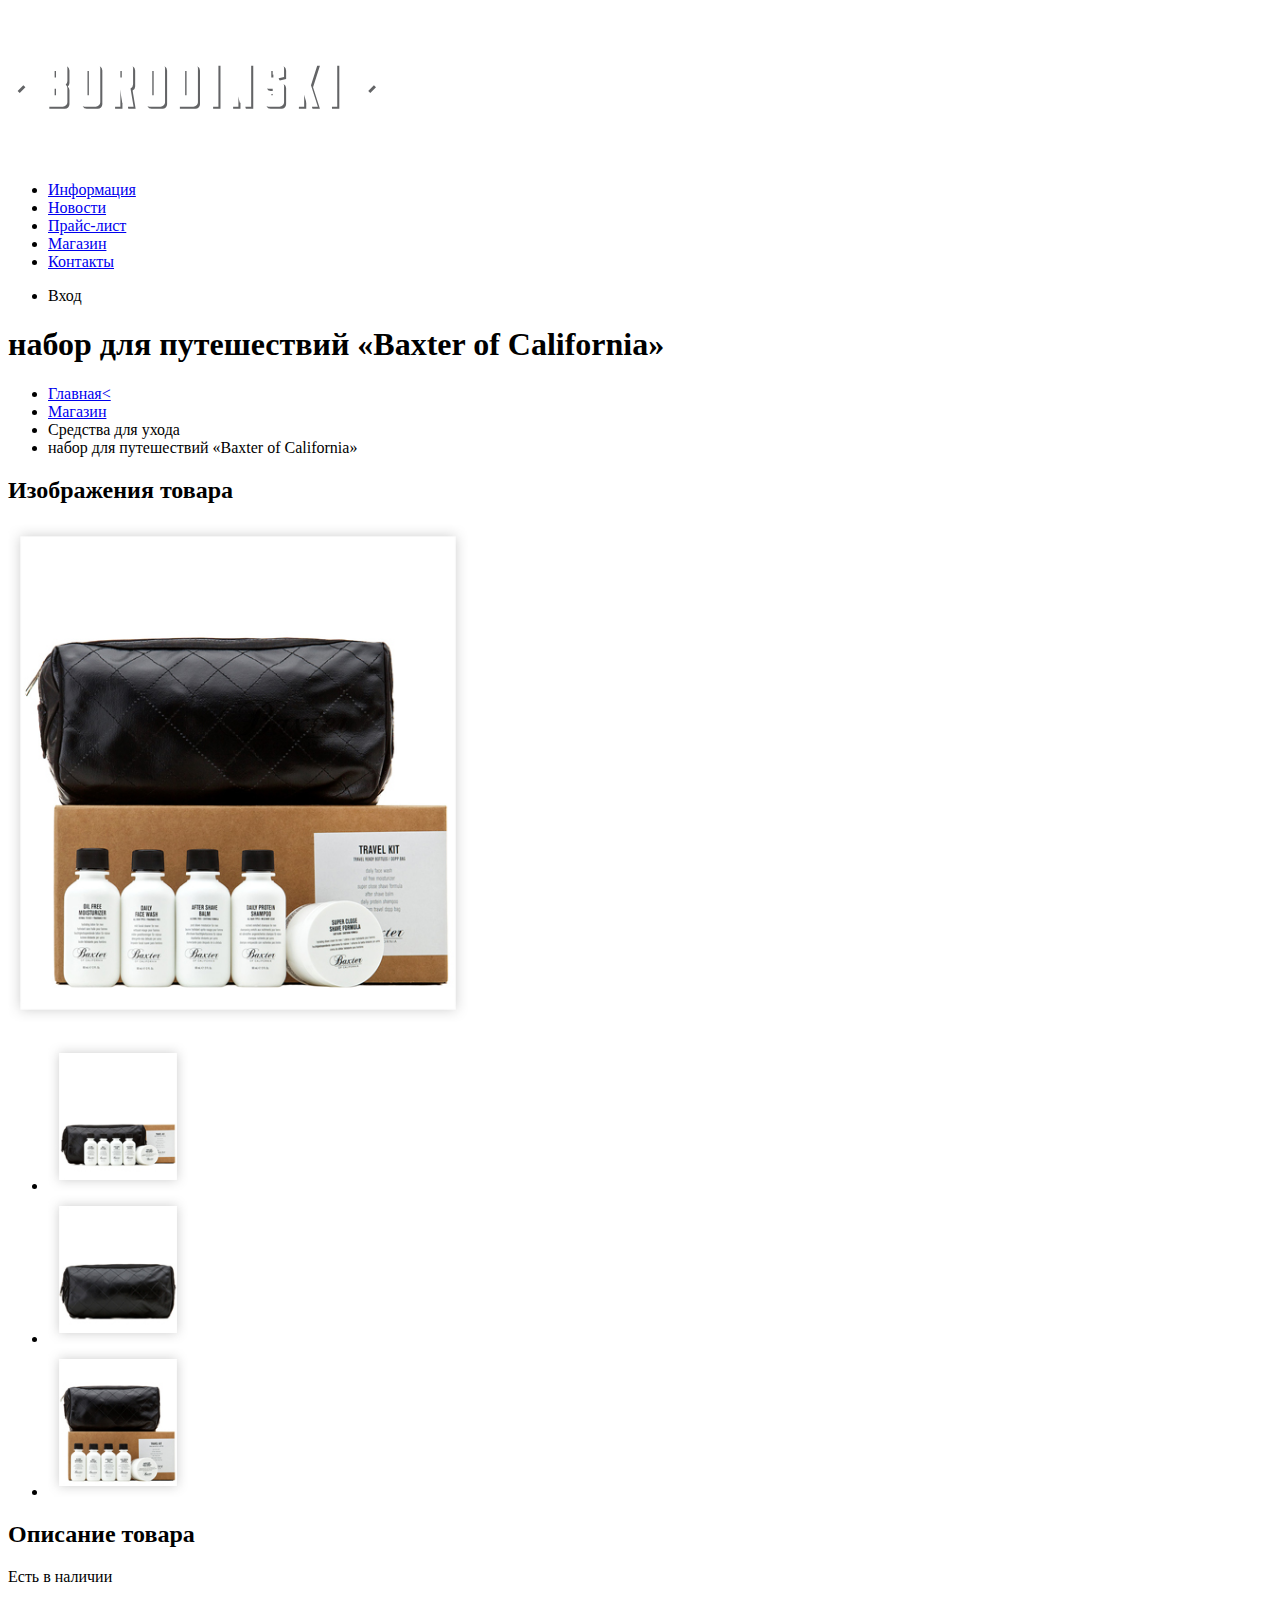
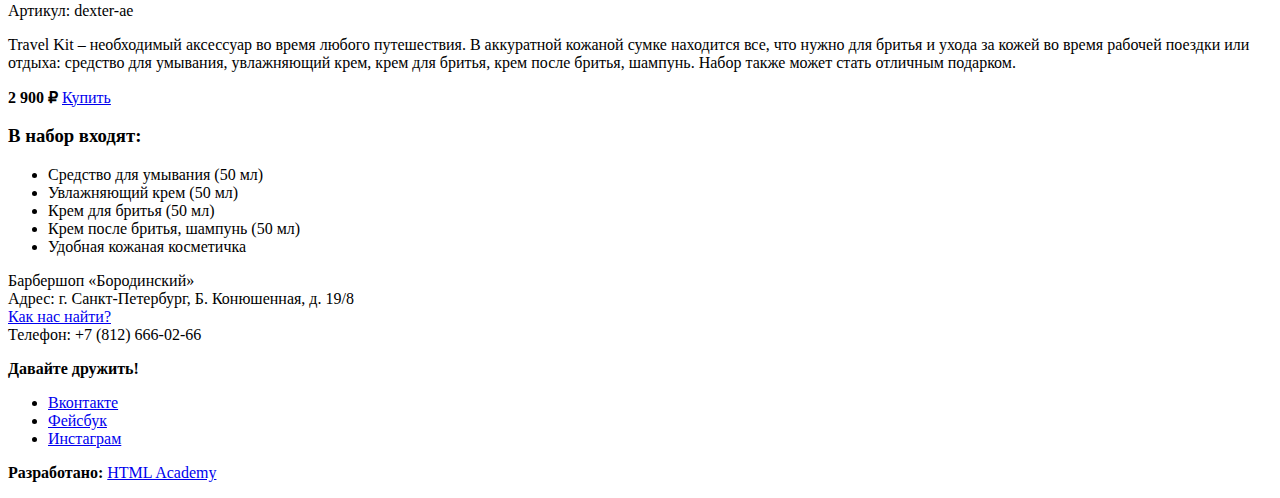
==== catalog-item.html @ bef1bc5d "подготовила изображения" ====
<!DOCTYPE html>
<html lang="ru">
<head>
	<meta charset="UTF-8">
	<title>Document</title>
</head>
<body>
	 <header class="main-header">
      <nav class="main-navigation">
        <a class="main-header-logo">
          <img src="img/index-logo.svg" width="368" height="153" alt="Логотип барбершопа «Бородинский»">
        </a>
        <ul class="site-navigation">
          <li><a href="info.html">Информация</a></li>
          <li><a href="news.html">Новости</a></li>
          <li><a href="price.html">Прайс-лист</a></li>
          <li><a href="catalog.html">Магазин</a></li>
          <li><a href="contacts.html">Контакты</a></li>
        </ul>
        <ul class="user-navigation">
          <li class="login-link">Вход</li>
        </ul>
      </nav>
    </header>
    <main>
    	<h1 class="page-title">набор для путешествий «Baxter of California»</h1>
    	<ul class="breadcrumbs">
    		<li><a href="index.html">Главная<</a></li>
    		<li><a href="catalog.html">Магазин</a></li>
    		<li><a href="catalog.html"></a>Средства для ухода</li>
    		<li><a class="breadcrumbs-current">набор для путешествий «Baxter of California»</a></li>
    	</ul>
    	<section class="product-photos">
    		 <h2 class="visually-hidden">Изображения товара</h2>
    		 <p class="product-photo-full">
          		<img src="img/product-big.jpg" width="460" height="498" alt="Фото всего набора">
        	</p>    	
        	<ul class="product-photo-preview">
	          <li><img src="img/product-small-1.jpg" width="140" height="149" alt="Фото в анфас"></li>
	          <li><img src="img/product-small-2.jpg" width="140" height="149" alt="Фото в профиль"></li>
	          <li><img src="img/product-small-3.jpg" width="140" height="149" alt="Фото отдельной части"></li>
        	</ul>
    	</section>
        <section class="product-info">
	        <h2 class="visually-hidden">Описание товара</h2>
	        <p class="product-availability">Есть в наличии</p>
	        <p class="product-article">Артикул: dexter-ae</p>
	        <p class="product-text">Travel Kit – необходимый аксессуар во время любого путешествия. В аккуратной кожаной сумке находится все, что нужно для бритья и ухода за кожей во время рабочей поездки или отдыха: средство для умывания, увлажняющий крем, крем для бритья, крем после бритья, шампунь. Набор также может стать отличным подарком.</p>
	        <p class="product-price">
	          <b>2 900 ₽</b>
	          <a class="button" href="#">Купить</a>
	        </p>
	        <h3>В набор входят:</h3>
	        <ul>
	          <li>Средство для умывания (50 мл)</li>
	          <li>Увлажняющий крем (50 мл)</li>
	          <li>Крем для бритья (50 мл)</li>
	          <li>Крем после бритья, шампунь (50 мл)</li>
	          <li>Удобная кожаная косметичка</li>
	        </ul>
      	</section>
    </main>
    <footer class="main-footer">
      <p class="footer-contacts">
        Барбершоп «Бородинский»<br>
        Адрес: г. Санкт-Петербург, Б. Конюшенная, д. 19/8<br>
        <a href="map.html">Как нас найти?</a><br>
        Телефон: +7 (812) 666-02-66
      </p>
      <div class="footer-social">
        <b>Давайте дружить!</b>
        <ul>
          <li><a class="social-button" href="#">Вконтакте</a></li>
          <li><a class="social-button" href="#">Фейсбук</a></li>
          <li><a class="social-button" href="#">Инстаграм</a></li>
        </ul>
      </div>
      <p class="footer-copyright">
        <b>Разработано:</b> 
        <a class="button" href="https://htmlacademy.ru">HTML Academy</a>
      </p>
    </footer>  
</body>
</html>
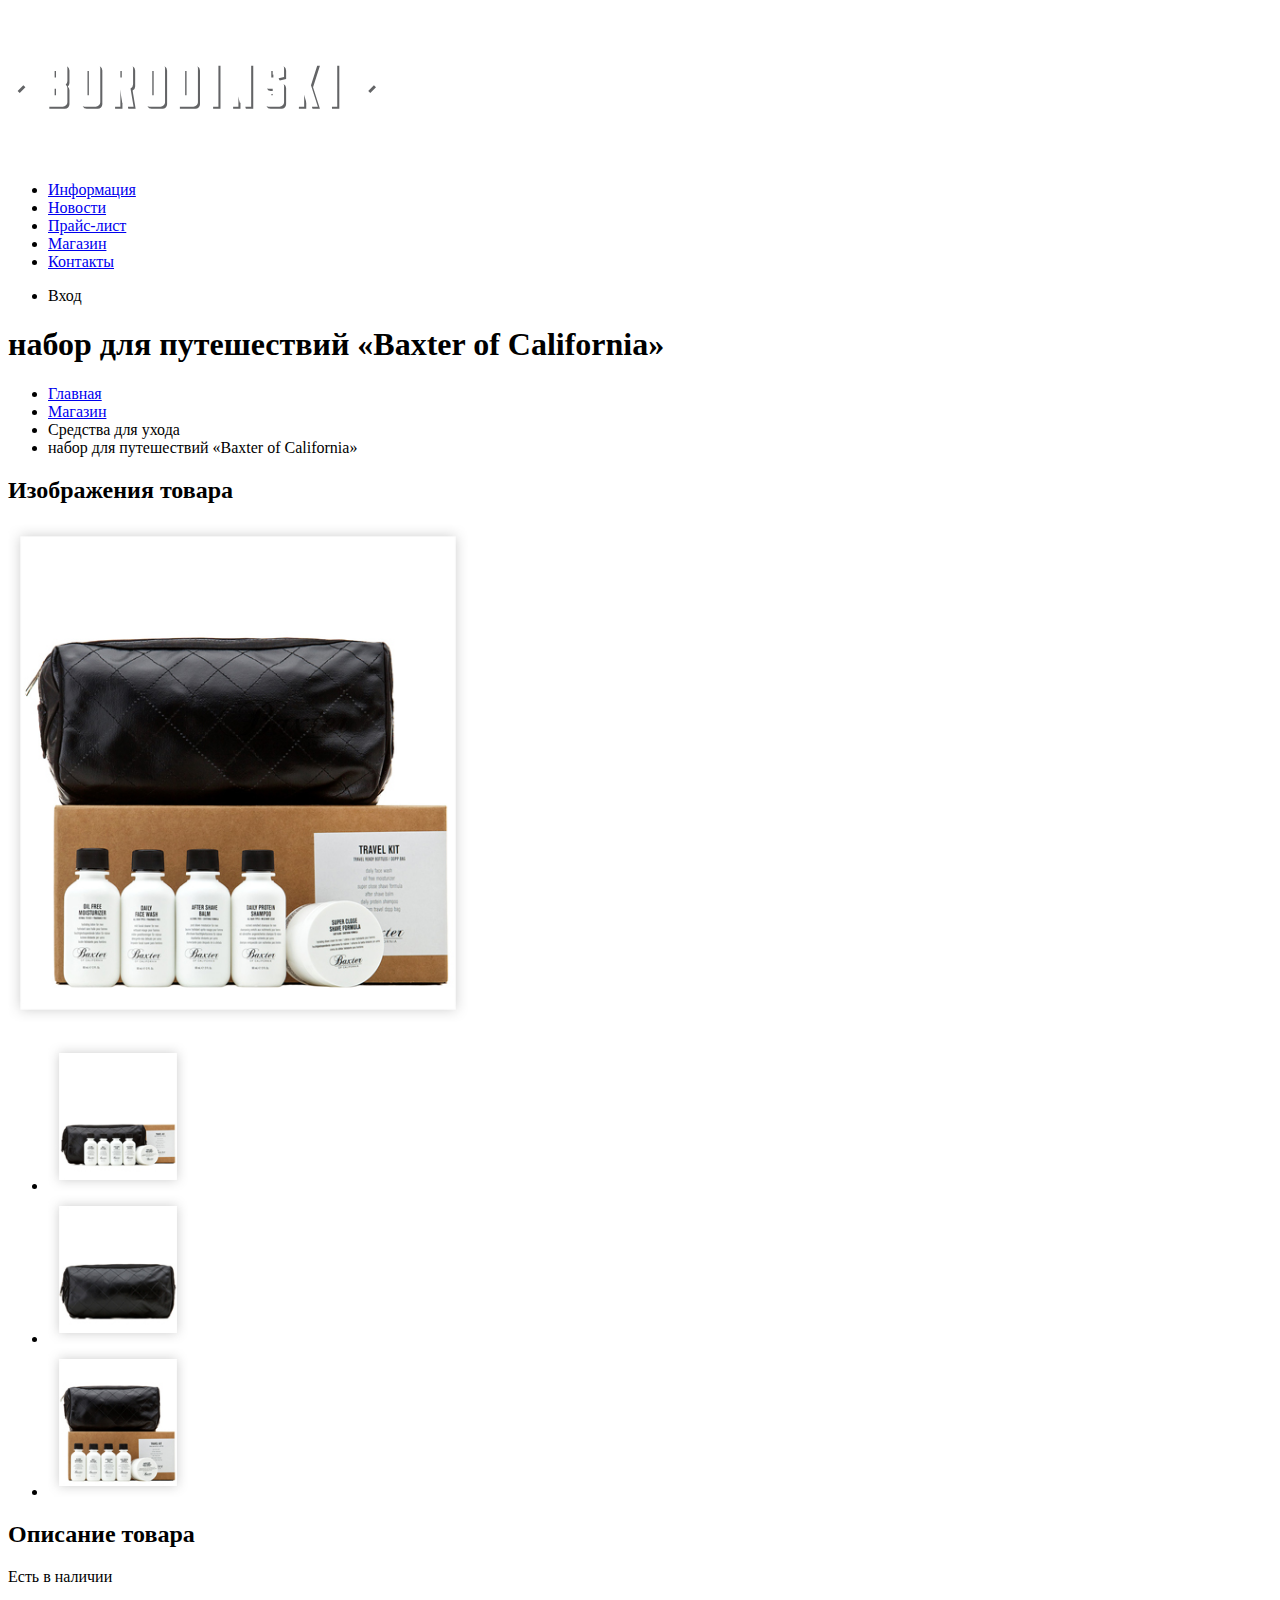
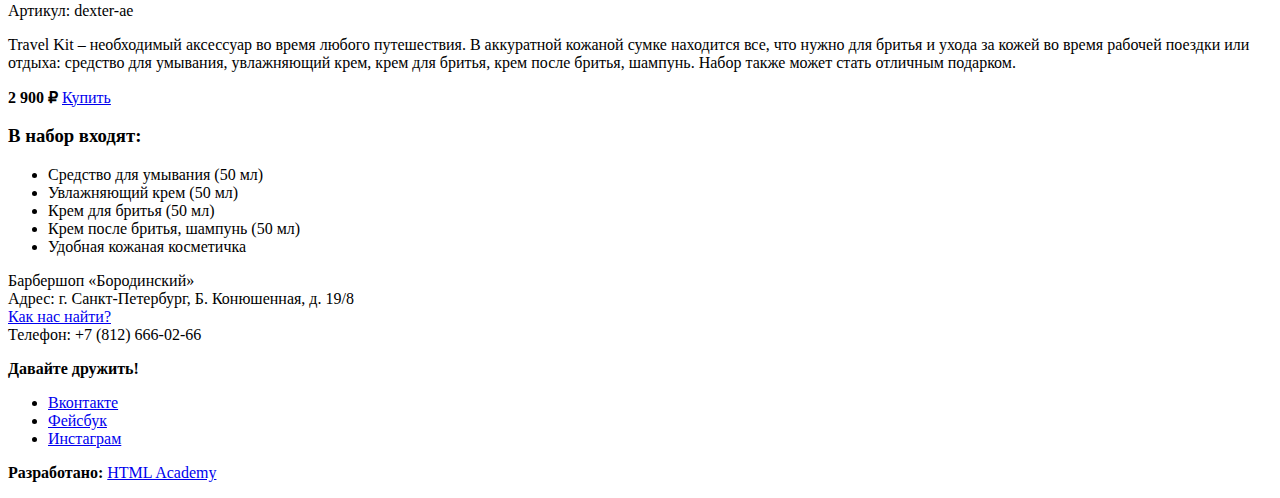
==== commit deb15310: "исправила сссылку в хлебных крошках" ====
--- a/catalog-item.html
+++ b/catalog-item.html
@@ -25,7 +25,7 @@
     <main>
     	<h1 class="page-title">набор для путешествий «Baxter of California»</h1>
     	<ul class="breadcrumbs">
-    		<li><a href="index.html">Главная<</a></li>
+    		<li><a href="index.html">Главная</a></li>
     		<li><a href="catalog.html">Магазин</a></li>
     		<li><a href="catalog.html"></a>Средства для ухода</li>
     		<li><a class="breadcrumbs-current">набор для путешествий «Baxter of California»</a></li>
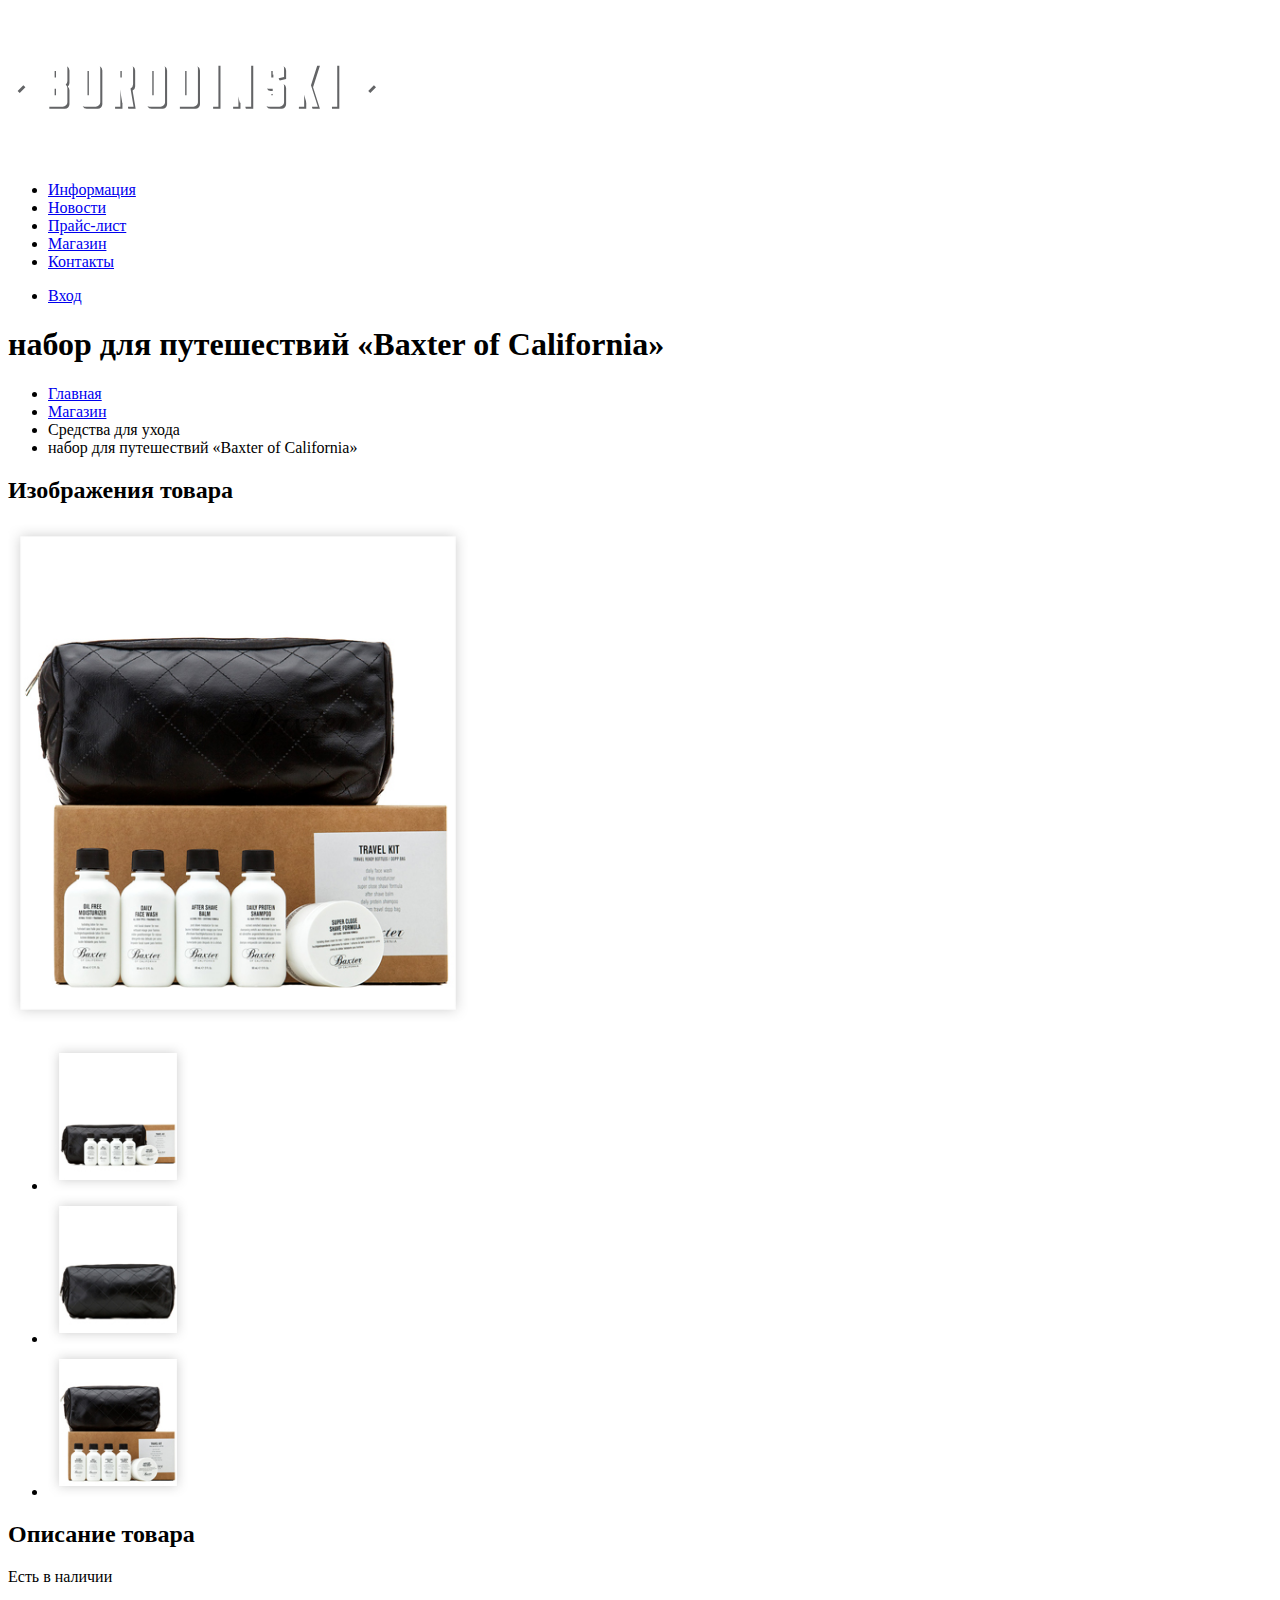
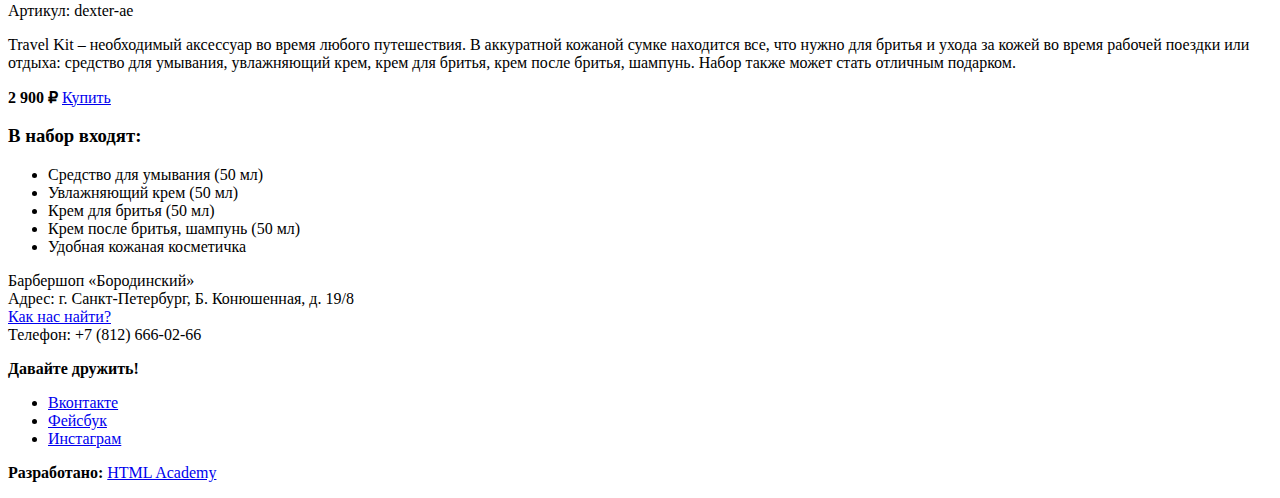
==== commit 14868ad1: "добавление форм" ====
--- a/catalog-item.html
+++ b/catalog-item.html
@@ -2,7 +2,7 @@
 <html lang="ru">
 <head>
 	<meta charset="UTF-8">
-	<title>Document</title>
+	<title>набор для путешествий «Baxter of California»</title>
 </head>
 <body>
 	 <header class="main-header">
@@ -18,7 +18,11 @@
           <li><a href="contacts.html">Контакты</a></li>
         </ul>
         <ul class="user-navigation">
-          <li class="login-link">Вход</li>
+          <li>
+            <a class="login-link" href="login.html">
+              Вход
+            </a>
+          </li>
         </ul>
       </nav>
     </header>
@@ -34,11 +38,11 @@
     		 <h2 class="visually-hidden">Изображения товара</h2>
     		 <p class="product-photo-full">
           		<img src="img/product-big.jpg" width="460" height="498" alt="Фото всего набора">
-        	</p>    	
+        	</p>
         	<ul class="product-photo-preview">
-	          <li><img src="img/product-small-1.jpg" width="140" height="149" alt="Фото в анфас"></li>
-	          <li><img src="img/product-small-2.jpg" width="140" height="149" alt="Фото в профиль"></li>
-	          <li><img src="img/product-small-3.jpg" width="140" height="149" alt="Фото отдельной части"></li>
+	          <li><a href="#"><img src="img/product-small-1.jpg" width="140" height="149" alt="Фото в анфас"></a></li>
+	          <li><a href="#"><img src="img/product-small-2.jpg" width="140" height="149" alt="Фото в профиль"></a></li>
+	          <li><a href="#"><img src="img/product-small-3.jpg" width="140" height="149" alt="Фото отдельной части"></a></li>
         	</ul>
     	</section>
         <section class="product-info">
@@ -76,9 +80,9 @@
         </ul>
       </div>
       <p class="footer-copyright">
-        <b>Разработано:</b> 
+        <b>Разработано:</b>
         <a class="button" href="https://htmlacademy.ru">HTML Academy</a>
       </p>
-    </footer>  
+    </footer>
 </body>
-</html>+</html>
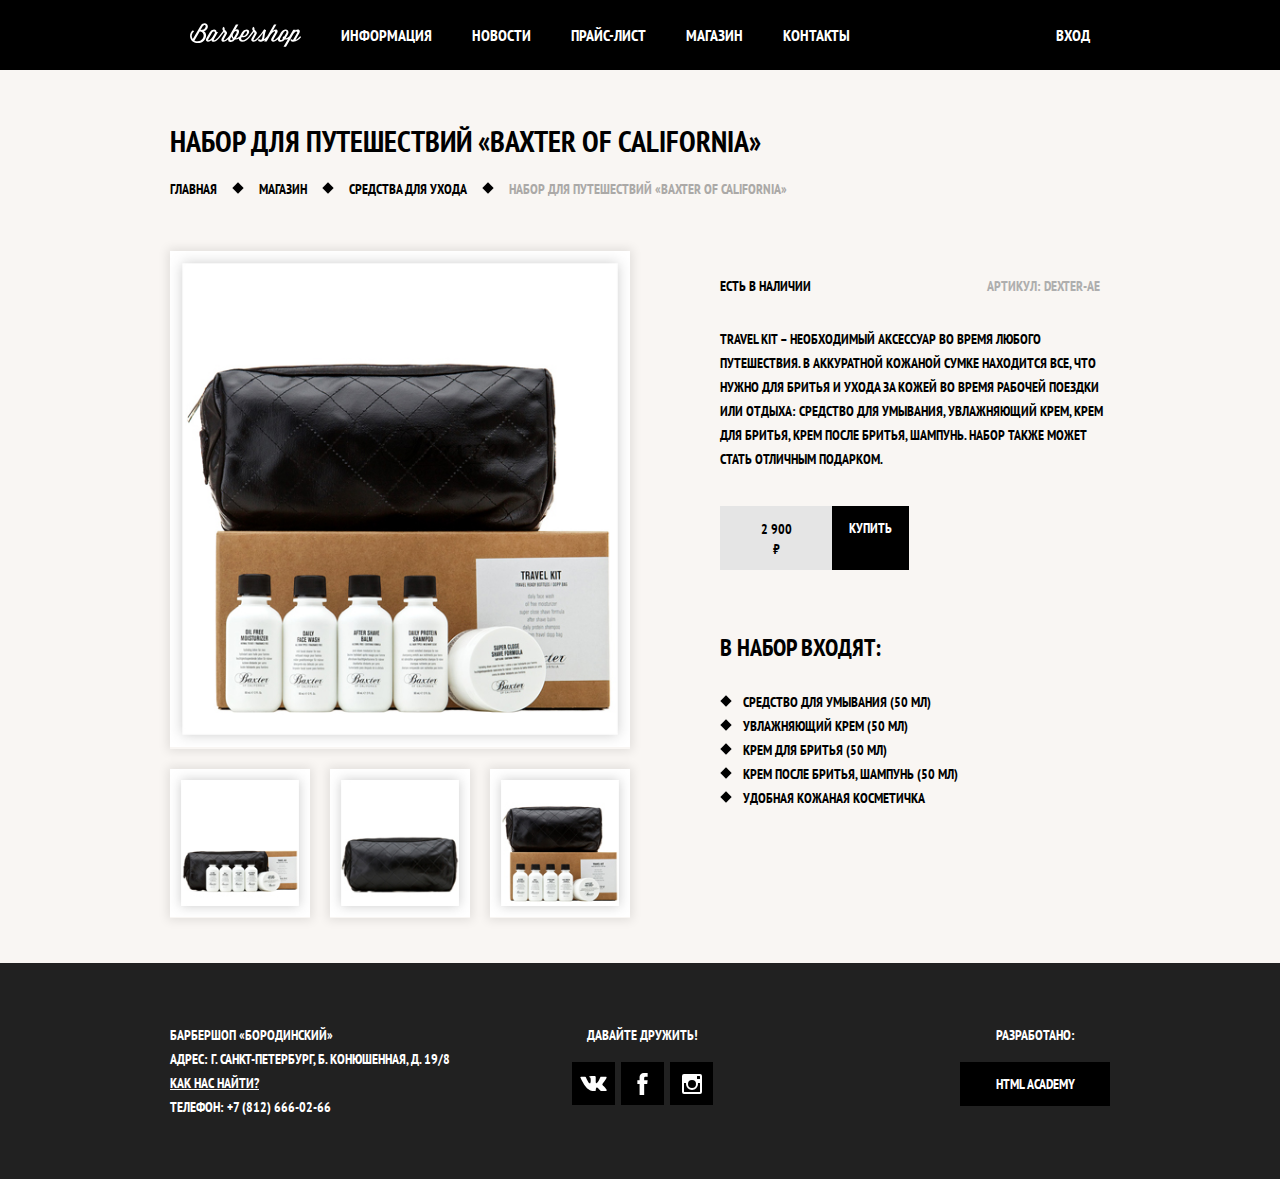
==== commit ca20835f: "декорашки" ====
--- a/catalog-item.html
+++ b/catalog-item.html
@@ -1,88 +1,121 @@
 <!DOCTYPE html>
 <html lang="ru">
 <head>
-	<meta charset="UTF-8">
-	<title>набор для путешествий «Baxter of California»</title>
+  <meta charset="UTF-8">
+  <title>Барбершоп «Бородинский»</title>
+  <link href="https://fonts.googleapis.com/css?family=PT+Sans+Narrow:400,700&amp;subset=latin,cyrillic" rel="stylesheet">
+  <link href="css/normalize.css" rel="stylesheet">
+  <link rel="stylesheet" type="text/css" href="css/style.css">
 </head>
-<body>
-	 <header class="main-header">
-      <nav class="main-navigation">
-        <a class="main-header-logo">
-          <img src="img/index-logo.svg" width="368" height="153" alt="Логотип барбершопа «Бородинский»">
-        </a>
-        <ul class="site-navigation">
-          <li><a href="info.html">Информация</a></li>
-          <li><a href="news.html">Новости</a></li>
-          <li><a href="price.html">Прайс-лист</a></li>
-          <li><a href="catalog.html">Магазин</a></li>
-          <li><a href="contacts.html">Контакты</a></li>
-        </ul>
-        <ul class="user-navigation">
-          <li>
-            <a class="login-link" href="login.html">
-              Вход
-            </a>
-          </li>
-        </ul>
-      </nav>
-    </header>
-    <main>
-    	<h1 class="page-title">набор для путешествий «Baxter of California»</h1>
-    	<ul class="breadcrumbs">
-    		<li><a href="index.html">Главная</a></li>
-    		<li><a href="catalog.html">Магазин</a></li>
-    		<li><a href="catalog.html"></a>Средства для ухода</li>
-    		<li><a class="breadcrumbs-current">набор для путешествий «Baxter of California»</a></li>
-    	</ul>
-    	<section class="product-photos">
-    		 <h2 class="visually-hidden">Изображения товара</h2>
-    		 <p class="product-photo-full">
-          		<img src="img/product-big.jpg" width="460" height="498" alt="Фото всего набора">
-        	</p>
-        	<ul class="product-photo-preview">
-	          <li><a href="#"><img src="img/product-small-1.jpg" width="140" height="149" alt="Фото в анфас"></a></li>
-	          <li><a href="#"><img src="img/product-small-2.jpg" width="140" height="149" alt="Фото в профиль"></a></li>
-	          <li><a href="#"><img src="img/product-small-3.jpg" width="140" height="149" alt="Фото отдельной части"></a></li>
-        	</ul>
-    	</section>
-        <section class="product-info">
-	        <h2 class="visually-hidden">Описание товара</h2>
-	        <p class="product-availability">Есть в наличии</p>
-	        <p class="product-article">Артикул: dexter-ae</p>
-	        <p class="product-text">Travel Kit – необходимый аксессуар во время любого путешествия. В аккуратной кожаной сумке находится все, что нужно для бритья и ухода за кожей во время рабочей поездки или отдыха: средство для умывания, увлажняющий крем, крем для бритья, крем после бритья, шампунь. Набор также может стать отличным подарком.</p>
-	        <p class="product-price">
-	          <b>2 900 ₽</b>
-	          <a class="button" href="#">Купить</a>
-	        </p>
-	        <h3>В набор входят:</h3>
-	        <ul>
-	          <li>Средство для умывания (50 мл)</li>
-	          <li>Увлажняющий крем (50 мл)</li>
-	          <li>Крем для бритья (50 мл)</li>
-	          <li>Крем после бритья, шампунь (50 мл)</li>
-	          <li>Удобная кожаная косметичка</li>
-	        </ul>
-      	</section>
-    </main>
-    <footer class="main-footer">
-      <p class="footer-contacts">
-        Барбершоп «Бородинский»<br>
-        Адрес: г. Санкт-Петербург, Б. Конюшенная, д. 19/8<br>
-        <a href="map.html">Как нас найти?</a><br>
-        Телефон: +7 (812) 666-02-66
+
+<body class="inner-page">
+
+<header class="main-header">
+  <nav class="main-navigation container">
+    <a class="main-header-logo" href="index.html">
+      <img src="img/logo.svg" width="111" height="24" alt="Логотип барбершопа «Бородинский»">
+    </a>
+    <ul class="site-navigation">
+      <li><a href="info.html">Информация</a></li>
+      <li><a href="news.html">Новости</a></li>
+      <li><a href="price.html">Прайс-лист</a></li>
+      <li class="site-navigation-current"><a href="catalog.html">Магазин</a></li>
+      <li><a href="contacts.html">Контакты</a></li>
+    </ul>
+    <ul class="user-navigation">
+      <li><a class="login-link" href="login.html">Вход</a></li>
+    </ul>
+  </nav>
+</header>
+
+<main class="container">
+
+  <h1 class="page-title">Набор для путешествий «Baxter of California»</h1>
+
+  <ul class="breadcrumbs">
+    <li><a href="index.html">Главная</a></li>
+    <li><a href="#">Магазин</a></li>
+    <li><a href="#">Средства для ухода</a></li>
+    <li class="breadcrumbs-current">Набор для путешествий «Baxter of California»</li>
+  </ul>
+
+  <div class="catalog-columns">
+
+    <section class="product-photos">
+      <h2 class="visually-hidden">Изображения товара</h2>
+      <p class="product-photo-full">
+        <img src="img/product-big.jpg" width="460" height="498" alt="Фото всего набора">
       </p>
-      <div class="footer-social">
-        <b>Давайте дружить!</b>
-        <ul>
-          <li><a class="social-button" href="#">Вконтакте</a></li>
-          <li><a class="social-button" href="#">Фейсбук</a></li>
-          <li><a class="social-button" href="#">Инстаграм</a></li>
-        </ul>
+      <ul class="product-photo-preview">
+        <li>
+          <img src="img/product-small-1.jpg" width="140" height="149" alt="Фото в анфас">
+        </li>
+        <li>
+          <img src="img/product-small-2.jpg" width="140" height="149" alt="Фото в профиль">
+        </li>
+        <li>
+          <img src="img/product-small-3.jpg" width="140" height="149" alt="Фото отдельной части">
+        </li>
+      </ul>
+    </section>
+
+    <section class="product-info">
+      <h2 class="visually-hidden">Описание товара</h2>
+      <div class="product-description">
+        <p class="product-availability">Есть в наличии</p>
+        <p class="product-article">Артикул: dexter-ae</p>
       </div>
-      <p class="footer-copyright">
-        <b>Разработано:</b>
-        <a class="button" href="https://htmlacademy.ru">HTML Academy</a>
+      <p class="product-text">Travel Kit – необходимый аксессуар во время любого путешествия. В аккуратной кожаной сумке находится все, что нужно для бритья и ухода за кожей во время рабочей поездки или отдыха: средство для умывания, увлажняющий крем, крем для бритья, крем после бритья, шампунь. Набор также может стать отличным подарком.</p>
+      <p class="product-price">
+        <b>2 900 ₽</b>
+        <a class="button" href="#">Купить</a>
       </p>
-    </footer>
+      <h3>В набор входят:</h3>
+      <ul>
+        <li>Средство для умывания (50 мл)</li>
+        <li>Увлажняющий крем (50 мл)</li>
+        <li>Крем для бритья (50 мл)</li>
+        <li>Крем после бритья, шампунь (50 мл)</li>
+        <li>Удобная кожаная косметичка</li>
+      </ul>
+    </section>
+  </div>
+
+</main>
+
+<footer class="main-footer">
+  <div class="container">
+    <p class="footer-contacts">
+    Барбершоп «Бородинский»<br>
+    Адрес: г. Санкт-Петербург, Б. Конюшенная, д. 19/8<br>
+    <a href="map.html">Как нас найти?</a><br>
+    Телефон: +7 (812) 666-02-66
+  </p>
+  <div class="footer-social">
+    <b>Давайте дружить!</b>
+    <ul>
+      <li><a class="social-button" href="#"><span class="visually-hidden">Вконтакте</span>
+        <svg xmlns="http://www.w3.org/2000/svg" width="27" height="15" viewBox="0 0 26.14 14.91">
+          <path d="M26 13.47l-.09-.17a13.55 13.55 0 0 0-2.6-3q-.87-.83-1.1-1.12A1 1 0 0 1 22 8a10.27 10.27 0 0 1 1.22-1.78l.88-1.16q2.35-3.13 2-4L26 .94a.8.8 0 0 0-.4-.22 2.14 2.14 0 0 0-.87 0h-3.92a.51.51 0 0 0-.27 0h-.3a.6.6 0 0 0-.15.14.93.93 0 0 0-.14.24 22.22 22.22 0 0 1-1.46 3.06q-.5.84-.93 1.46a7 7 0 0 1-.71.91 4.94 4.94 0 0 1-.52.47q-.23.18-.35.15l-.23-.05a.9.9 0 0 1-.31-.33 1.49 1.49 0 0 1-.16-.53v-.55-.65-.57-1.12-1-.75a3.14 3.14 0 0 0 0-.62 2.12 2.12 0 0 0-.14-.44.73.73 0 0 0-.28-.33 1.57 1.57 0 0 0-.46-.18A9 9 0 0 0 12.57 0a8.93 8.93 0 0 0-3.25.33 1.83 1.83 0 0 0-.52.41q-.25.3-.07.33a1.67 1.67 0 0 1 1.16.59l.08.16a2.6 2.6 0 0 1 .19.63 6.32 6.32 0 0 1 .12 1 10.59 10.59 0 0 1 0 1.7q-.07.71-.13 1.1a2.21 2.21 0 0 1-.18.64 2.69 2.69 0 0 1-.16.3l-.07.07a1 1 0 0 1-.37.07.86.86 0 0 1-.46-.19 3.27 3.27 0 0 1-.56-.52 7 7 0 0 1-.66-.93q-.37-.6-.76-1.42l-.22-.39q-.2-.38-.56-1.11t-.62-1.43A.9.9 0 0 0 5.2.9h-.07a.93.93 0 0 0-.22-.16A1.44 1.44 0 0 0 4.6.65L.87.68A1 1 0 0 0 .1.94L0 1a.44.44 0 0 0 0 .22 1.08 1.08 0 0 0 .08.37Q.9 3.53 1.86 5.31t1.66 2.87Q4.23 9.27 5 10.24t1 1.24l.37.41.34.33a8.06 8.06 0 0 0 1 .78 16.34 16.34 0 0 0 1.4.9 7.6 7.6 0 0 0 1.79.72 6.19 6.19 0 0 0 2 .22h1.57a1.08 1.08 0 0 0 .72-.3l.05-.07a.9.9 0 0 0 .1-.25 1.38 1.38 0 0 0 0-.37 4.48 4.48 0 0 1 .09-1.05 2.77 2.77 0 0 1 .23-.71 1.74 1.74 0 0 1 .29-.4 1.19 1.19 0 0 1 .23-.2h.11a.86.86 0 0 1 .77.21 4.52 4.52 0 0 1 .83.79q.39.47.93 1.05a6.41 6.41 0 0 0 1 .87l.27.16a3.31 3.31 0 0 0 .71.3 1.53 1.53 0 0 0 .76.07l3.48-.05a1.58 1.58 0 0 0 .8-.17.68.68 0 0 0 .34-.37 1.06 1.06 0 0 0 0-.46 1.71 1.71 0 0 0-.1-.36z" fill="#fff">
+          </path>
+        </svg>
+      </a></li>
+      <li><a class="social-button" href="#"><span class="visually-hidden">Фейсбук</span>
+        <svg xmlns="http://www.w3.org/2000/svg" width="19" height="22" viewBox="0 0 10.15 21.74"><path d="M3.34 1.12A4.77 4.77 0 0 1 6.53 0h3.61v3.81H7.81a1.07 1.07 0 0 0-1.09.83v2.55h3.42c-.08 1.23-.24 2.45-.41 3.67h-3v10.87H2.21V10.86H0V7.21h2.19V3.66a3.83 3.83 0 0 1 1.15-2.54z" fill="#fff"/>
+        </a></li>
+      <li><a class="social-button" href="#"><span class="visually-hidden">Инстаграм</span>
+        <svg xmlns="http://www.w3.org/2000/svg" width="20" height="20" viewBox="0 0 20 20">
+          <path d="M18 0H2a2 2 0 0 0-2 2v16a2 2 0 0 0 2 2h16a2 2 0 0 0 2-2V2a2 2 0 0 0-2-2zm-8 6a4 4 0 1 1-4 4 4 4 0 0 1 4-4zM2.5 18a.47.47 0 0 1-.5-.5V9h2.1a3.4 3.4 0 0 0-.1 1 6 6 0 1 0 12 0 3.4 3.4 0 0 0-.1-1H18v8.5a.47.47 0 0 1-.5.5zM18 4.5a.47.47 0 0 1-.5.5h-2a.47.47 0 0 1-.5-.5v-2a.47.47 0 0 1 .5-.5h2a.47.47 0 0 1 .5.5z" fill="#fff">
+          </path>
+        </svg>
+      </a></li>
+    </ul>
+  </div>
+  <p class="footer-copyright">
+    <b>Разработано:</b> <a class="button" href="https://htmlacademy.ru">HTML Academy</a>
+  </p>
+  </div>
+</footer>
+
 </body>
 </html>
--- a/css/style.css
+++ b/css/style.css
@@ -0,0 +1,955 @@
+body {
+  min-width: 960px;
+  margin: 0;
+  padding: 0;
+
+  font-family: "PT Sans Narrow", Arial, sans-serif;
+  font-size: 14px;
+  line-height: 24px;
+  font-weight: 700;
+  color: #ffffff;
+  text-transform: uppercase;
+
+  background-color: #000000;
+  background-image: url("img/bg.jpg");
+  background-position: top center;
+  background-repeat: no-repeat;
+}
+
+a {
+  text-decoration: none;
+}
+
+img {
+  max-width: 100%;
+  height: auto;
+}
+
+.visually-hidden:not(:focus):not(:active),
+input[type="checkbox"].visually-hidden,
+input[type="radio"].visually-hidden {
+  position: absolute;
+
+  width: 1px;
+  height: 1px;
+  margin: -1px;
+  border: 0;
+  padding: 0;
+
+  white-space: nowrap;
+
+  -webkit-clip-path: inset(100%);
+
+          clip-path: inset(100%);
+  clip: rect(0 0 0 0);
+  overflow: hidden;
+}
+
+.inner-page {
+  color: #000000;
+
+  background-color: #f9f6f3;
+  background-image: url("img/pattern-light.jpg");
+  background-position: 0 0;
+  background-repeat: repeat;
+}
+
+.main-header {
+  margin-bottom: 75px;
+}
+
+.inner-page .main-header {
+  margin-bottom: 50px;
+
+  background-color: #000000;
+}
+
+.button {
+  display: inline-block;
+  margin-right: 16px;
+  padding: 10px 30px;
+
+  font: inherit;
+  text-align: center;
+  color: #ffffff;
+  vertical-align: middle;
+  text-transform: uppercase;
+
+  background-color: #000000;
+  border: none;
+}
+
+.button:hover,
+.button:focus,
+.button:active {
+  background-color: #663d15;
+}
+
+.button.disabled,
+.button:disabled {
+  cursor: default;
+  opacity: 0.5;
+  background-color: #000000;
+}
+
+.main-navigation {
+  display: flex;
+  flex-direction: column;
+  align-items: center;
+
+  font-size: 16px;
+  line-height: 20px;
+  color: #ffffff;
+
+  background-color: transparent;
+}
+
+.inner-page .main-navigation {
+  display: flex;
+  align-items: flex-start;
+  flex-direction: row;
+}
+
+.main-header-logo {
+  order: 2;
+  width: 368px;
+  height: 153px;
+}
+
+.inner-page .main-header-logo {
+  order: 0;
+
+  width: 111px;
+  height: 24px;
+  padding: 23px 20px;
+}
+
+.main-navigation-wrapper {
+  width: 100%;
+  margin-bottom: 60px;
+
+  background-color: #000000;
+}
+
+.main-navigation-wrapper .container {
+  display: flex;
+  justify-content: space-between;
+}
+
+
+.site-navigation,
+.user-navigation {
+  list-style: none;
+  margin: 0;
+  padding: 0;
+}
+
+.site-navigation {
+  display: flex;
+  flex-wrap: wrap;
+  width: 620px;
+}
+
+.user-navigation {
+  display: flex;
+  max-width: 140px;
+}
+
+.inner-page .user-navigation {
+  margin-left: auto;
+}
+
+.site-navigation a,
+.user-navigation a {
+  display: block;
+  padding: 25px 20px;
+
+  vertical-align: middle;
+  color: #ffffff;
+}
+
+.site-navigation a:hover,
+.site-navigation a:focus,
+.user-navigation a:hover,
+.user-navigation a:focus {
+  background-color: #242424;
+}
+
+.user-navigation .login-link {
+  position: relative;
+  padding-left: 50px;
+}
+
+.login-link::before {
+  content: "";
+
+  position: absolute;
+  top: 27px;
+  left: 24px;
+
+  width: 16px;
+  height: 18px;
+
+  background-image: url("img/login.svg");
+  background-repeat: no-repeat;
+  background-position: 0 0;
+
+  opacity: 0.3;
+}
+
+.login-link:hover::before,
+.login-link:focus::before,
+.login-link:active::before {
+  opacity: 1;
+}
+
+.container {
+  width: 940px;
+  margin: 0 auto;
+  padding: 0 10px;
+}
+
+.features {
+  margin-bottom: 80px;
+}
+
+.features-list {
+  display: flex;
+  justify-content: space-between;
+  margin: 0;
+  padding: 0;
+
+  list-style: none;
+}
+
+.feature-item {
+  width: 300px;
+
+  text-align: center;
+}
+
+.feature-item h3 {
+  position: relative;
+
+  margin: 0;
+  margin-bottom: 60px;
+
+  font-size: 30px;
+  line-height: 42px;
+}
+
+.feature-item h3::after {
+  content: "";
+
+  position: absolute;
+  bottom: -30px;
+  left: 50%;
+
+  width: 20px;
+  height: 20px;
+  margin-left: -10px;
+
+  background-color: #ffffff;
+
+  -webkit-transform: rotate(45deg);
+
+          transform: rotate(45deg);
+}
+
+.feature-item p {
+  margin: 0 10px;
+}
+
+.index-columns {
+  display: flex;
+  justify-content: space-between;
+  padding: 50px 80px;
+  margin-bottom: 35px;
+
+  color: #000000;
+
+  background-color: #f8f5f2;
+  background-image:
+    url("img/line.png"),
+    url("img/pattern-light.jpg");
+  background-position: center, 0 0;
+  background-repeat: no-repeat, repeat;
+}
+
+.index-columns h2 {
+  margin: 0;
+  margin-bottom: 25px;
+
+  font-size: 30px;
+  line-height: 42px;
+}
+
+.news {
+  width: 380px;
+}
+
+.news-list {
+  margin: 0;
+  margin-bottom: 25px;
+  padding: 0;
+
+  list-style: none;
+}
+
+.news-item {
+  margin-bottom: 25px;
+}
+
+.news-item p {
+  margin: 0;
+}
+
+.news-item time {
+  text-transform: none;
+}
+
+.gallery {
+  width: 300px;
+}
+
+.gallery-container {
+  position: relative;
+
+  height: 260px;
+}
+
+.gallery-content {
+  height: 164px;
+  margin: 0;
+
+  background-color: #cccccc;
+  border: 7px solid #ffffff;
+}
+
+.gallery-content img {
+  width: 286px;
+  height: 164px;
+}
+
+.gallery-button {
+  box-sizing: border-box;
+  position: absolute;
+  bottom: 0;
+
+  width: 140px;
+  margin: 0;
+}
+
+.gallery-button-back {
+  left: 0;
+}
+
+.gallery-button-next {
+  right: 0;
+}
+
+.contacts {
+  width: 380px;
+}
+
+.contacts p {
+  margin: 0;
+  margin-bottom: 25px;
+}
+
+.appointment {
+  width: 300px;
+}
+
+.appointment-info {
+  margin: 0;
+  margin-bottom: 15px;
+}
+
+.appointment-form {
+  display: flex;
+  flex-wrap: wrap;
+  justify-content: space-between;
+}
+
+.appointment-item {
+  width: 140px;
+  margin: 0;
+  margin-bottom: 10px;
+}
+
+.appointment-item label {
+  display: block;
+  margin-bottom: 9px;
+  margin-left: 15px;
+}
+
+.appointment-item input {
+  box-sizing: border-box;
+  width: 140px;
+  padding-top: 8px;
+  padding-left: 15px;
+  padding-right: 15px;
+  padding-bottom: 7px;
+
+  font: inherit;
+
+  background-color: transparent;
+  border: 2px solid #000000;
+}
+
+.appointment-item input:focus {
+  border-color: #663d15;
+}
+
+.appointment .button {
+  display: block;
+  width: 100%;
+  margin-top: 10px;
+  margin-right: 0;
+}
+
+.page-title {
+  margin: 0;
+  margin-bottom: 15px;
+  padding: 0;
+
+  font-size: 30px;
+  line-height: 42px;
+}
+
+.breadcrumbs {
+  display: flex;
+  justify-content: flex-start;
+  flex-wrap: wrap;
+  padding: 0;
+  margin: 0;
+  margin-bottom: 50px;
+
+  list-style: none;
+}
+
+.breadcrumbs li {
+  position: relative;
+
+  margin-right: 42px;
+}
+
+.breadcrumbs li:last-child {
+  margin-right: 0;
+}
+
+.breadcrumbs li::after {
+  content: "";
+
+  position: absolute;
+  top: 7px;
+  right: -25px;
+
+  width: 8px;
+  height: 8px;
+
+  background-color: #000000;
+
+  -webkit-transform: rotate(45deg);
+
+          transform: rotate(45deg);
+}
+
+.breadcrumbs a {
+  color: #000000;
+}
+
+.breadcrumbs a:hover,
+.breadcrumbs a:focus {
+  text-decoration: underline;
+}
+
+.breadcrumbs-current {
+  color: #aba9a7;
+}
+
+.breadcrumbs-current::after {
+  display: none;
+}
+
+.catalog-columns {
+  display: flex;
+  justify-content: space-between;
+}
+
+.filters {
+  width: 180px;
+}
+
+.filter fieldset {
+  padding: 0;
+  margin: 0;
+  margin-bottom: 30px;
+
+  border: none;
+}
+
+.filter fieldset:first-child {
+  margin-bottom: 35px;
+}
+
+.filter legend {
+  margin-bottom: 26px;
+
+  font-size: 24px;
+  line-height: 30px;
+}
+
+.filter ul {
+  padding: 0;
+  margin: 0;
+
+  list-style: none;
+  line-height: 18px;
+}
+
+.filter-option {
+  margin-bottom: 19px;
+  padding-left: 45px;
+}
+
+.filter-option label {
+  position: relative;
+
+  display: block;
+
+  cursor: pointer;
+  -webkit-user-select: none;
+     -moz-user-select: none;
+      -ms-user-select: none;
+          user-select: none;
+}
+
+.filter-input:hover + label,
+.filter-input:focus + label {
+  color: #663d15;
+}
+
+.filter-input-checkbox + label::before {
+  content: "";
+  position: absolute;
+  left: -42px;
+  top: 0;
+
+  width: 16px;
+  height: 16px;
+
+  border: 2px solid #000000;
+}
+
+.filter-input-checkbox:checked + label::after {
+  content: "";
+
+  position: absolute;
+  top: 4px;
+  left: -38px;
+
+  width: 12px;
+  height: 12px;
+
+  background-image: url("img/cross.svg");
+  background-repeat: no-repeat;
+  background-position: 0 0;
+}
+
+.filter-input-radio + label::before {
+  content: "";
+
+  position: absolute;
+  left: -42px;
+  top: -1px;
+
+  width: 16px;
+  height: 16px;
+
+  border: 2px solid #000000;
+  border-radius: 50%;
+}
+
+.filter-input:disabled + label {
+  color: #000000;
+
+  opacity: 0.5;
+}
+
+.filter-input-radio:checked + label::after {
+  content: "";
+
+  position: absolute;
+  top: 5px;
+  left: -36px;
+
+  width: 8px;
+  height: 8px;
+
+  background-color: #000000;
+  border-radius: 50%;
+}
+
+.catalog {
+  width: 700px;
+}
+
+.catalog-list {
+  display: flex;
+  flex-wrap: wrap;
+  padding: 0;
+  margin: 0;
+  margin-bottom: 25px;
+
+  list-style: none;
+}
+
+.catalog-item {
+  width: 220px;
+  margin-bottom: 20px;
+  margin-right: 20px;
+
+  background-color: #f8f8f8;
+  box-shadow: 0 0 10px rgba(0, 0, 0, 0.1);
+}
+
+.catalog-item:nth-child(3n) {
+  margin-right: 0;
+}
+
+.catalog-item:hover {
+  box-shadow: 0 0 10px rgba(0, 0, 0, 0.2);
+}
+
+.catalog-item a {
+  display: flex;
+  flex-direction: column;
+
+  color: #000000;
+}
+
+.catalog-item h3 {
+  order: 1;
+  margin-top: 17px;
+  margin-bottom: 12px;
+  margin-left: 16px;
+  margin-right: 15px;
+
+  font-size: 14px;
+  line-height: 18px;
+}
+
+.catalog-category {
+  display: block;
+
+  text-transform: none;
+}
+
+.catalog-item-image {
+  width: 220px;
+  height: 165px;
+  margin: 0;
+}
+
+.catalog-item-price {
+  display: flex;
+  margin: 15px;
+  margin-top: 0;
+}
+
+.catalog-item-price b {
+  width: 112px;
+  padding: 13px 25px 11px;
+
+  font-size: 14px;
+  line-height: 20px;
+  text-align: center;
+
+  background-color: #e5e5e5;
+}
+
+.catalog-item-price .button {
+  width: 50px;
+  padding: 13px 18px 11px;
+  margin-right: 0;
+
+  line-height: 20px;
+  color: #ffffff;
+}
+
+.pagination-list {
+  display: flex;
+  flex-wrap: wrap;
+
+  padding: 0;
+  margin: 0;
+
+  list-style: none;
+}
+
+.pagination-item {
+  margin-right: 5px;
+}
+
+.pagination-item:last-child {
+  margin-right: 0;
+}
+
+.pagination-item a {
+  display: block;
+  padding: 10px 19px;
+
+  color: #ffffff;
+
+  background-color: #000000;
+}
+
+.pagination-item a:hover,
+.pagination-item a:focus,
+.pagination-item a:active {
+  background-color: #663d15;
+}
+
+.pagination-item-current a {
+  color: #000000;
+
+  background-color: #ffffff;
+}
+
+.pagination-item-current a:hover,
+.pagination-item-current a:focus,
+.pagination-item-current a:active {
+  color: #000000;
+
+  background-color: #ffffff;
+}
+
+.product-photo-preview {
+  display: flex;
+  padding: 0;
+  margin: 0;
+
+  list-style: none;
+}
+
+.product-photos {
+  width: 460px;
+}
+
+.product-photo-preview li {
+  width: 140px;
+  height: 149px;
+  margin-right: 20px;
+
+  box-shadow: 0 0 10px 2px rgba(0, 0, 0, 0.1);
+}
+
+.product-photo-preview li:nth-child(3n) {
+  margin-right: 0;
+}
+
+.product-photo-full {
+  width: 460px;
+  height: 498px;
+  margin: 0;
+  margin-bottom: 20px;
+
+  box-shadow: 0 0 10px 2px rgba(0, 0, 0, 0.1);
+}
+
+.product-description {
+  display: flex;
+  justify-content: space-between;
+  padding-right: 10px;
+  margin-bottom: 29px;
+}
+
+.product-description p {
+  width: 200px;
+}
+
+.product-article {
+  text-align: right;
+  color: #aeaeae;
+}
+
+.product-price b {
+  width: 112px;
+  padding-top: 13px;
+  padding-left: 36px;
+  padding-right: 36px;
+  padding-bottom: 11px;
+
+  line-height: 20px;
+  text-align: center;
+
+  background-color: #e5e5e5;
+
+  box-sizing: border-box;
+}
+
+.product-price .button {
+  padding-left: 17px;
+  padding-right: 17px;
+}
+
+.product-info {
+  width: 390px;
+  padding-top: 23px;
+}
+
+.product-info p {
+  margin: 0;
+}
+
+.product-info h3 {
+  margin: 0;
+  margin-bottom: 27px;
+
+  font-size: 24px;
+  line-height: 30px;
+}
+
+.product-info .product-text {
+  margin-bottom: 35px;
+}
+
+.product-info .product-price {
+  display: flex;
+  margin-bottom: 63px;
+}
+
+.product-info ul {
+  margin: 0;
+  padding: 0;
+
+  list-style: none;
+}
+
+.product-info li {
+  position: relative;
+
+  padding-left: 23px;
+}
+
+.product-info li::before {
+  content: "";
+
+  position: absolute;
+  top: 7px;
+  left: 2px;
+
+  width: 8px;
+  height: 8px;
+
+  background-color: #000000;
+
+  -webkit-transform: rotate(45deg);
+
+          transform: rotate(45deg);
+}
+
+
+.main-footer {
+  margin-top: 65px;
+  padding: 60px 0;
+
+  color: #ffffff;
+
+  background-color: #212121;
+  background-image: url("img/pattern-dark.jpg");
+  background-position: 0 0;
+  background-repeat: repeat;
+}
+
+.inner-page .main-footer {
+  margin-top: 45px;
+}
+
+.main-footer .container {
+  display: flex;
+}
+
+.footer-contacts {
+  width: 320px;
+  margin: 0;
+  margin-right: 80px;
+}
+
+.footer-contacts a {
+  color: #ffffff;
+  text-decoration: underline;
+}
+
+.footer-contacts a:hover,
+.footer-contacts a:focus {
+  text-decoration: none;
+}
+
+.footer-social {
+  width: 145px;
+
+  text-align: center;
+}
+
+.footer-social ul {
+  display: flex;
+  flex-wrap: wrap;
+  justify-content: space-between;
+  width: 141px;
+  margin: 0 auto;
+  padding: 0;
+
+  list-style: none;
+}
+
+.footer-social b {
+  display: block;
+  margin-bottom: 15px;
+}
+
+.social-button {
+  display: flex;
+  align-items: center;
+  justify-content: center;
+  width: 43px;
+  height: 43px;
+
+  background-color: #000000;
+}
+
+.social-button:hover,
+.social-button:focus {
+  background-color: #ffffff;
+}
+
+.social-button:hover path,
+.social-button:focus path {
+  fill: #000000;
+}
+
+.footer-copyright {
+  width: 150px;
+  margin: 0;
+  margin-left: auto;
+  text-align: center;
+}
+
+.footer-copyright .button {
+  display: block;
+  margin-right: 0;
+}
+
+.footer-copyright b {
+  display: block;
+  margin-bottom: 15px;
+}
+
+.footer-copyright .button:hover,
+.footer-copyright .button:focus {
+  color: #000000;
+
+  background-color: #ffffff;
+}
